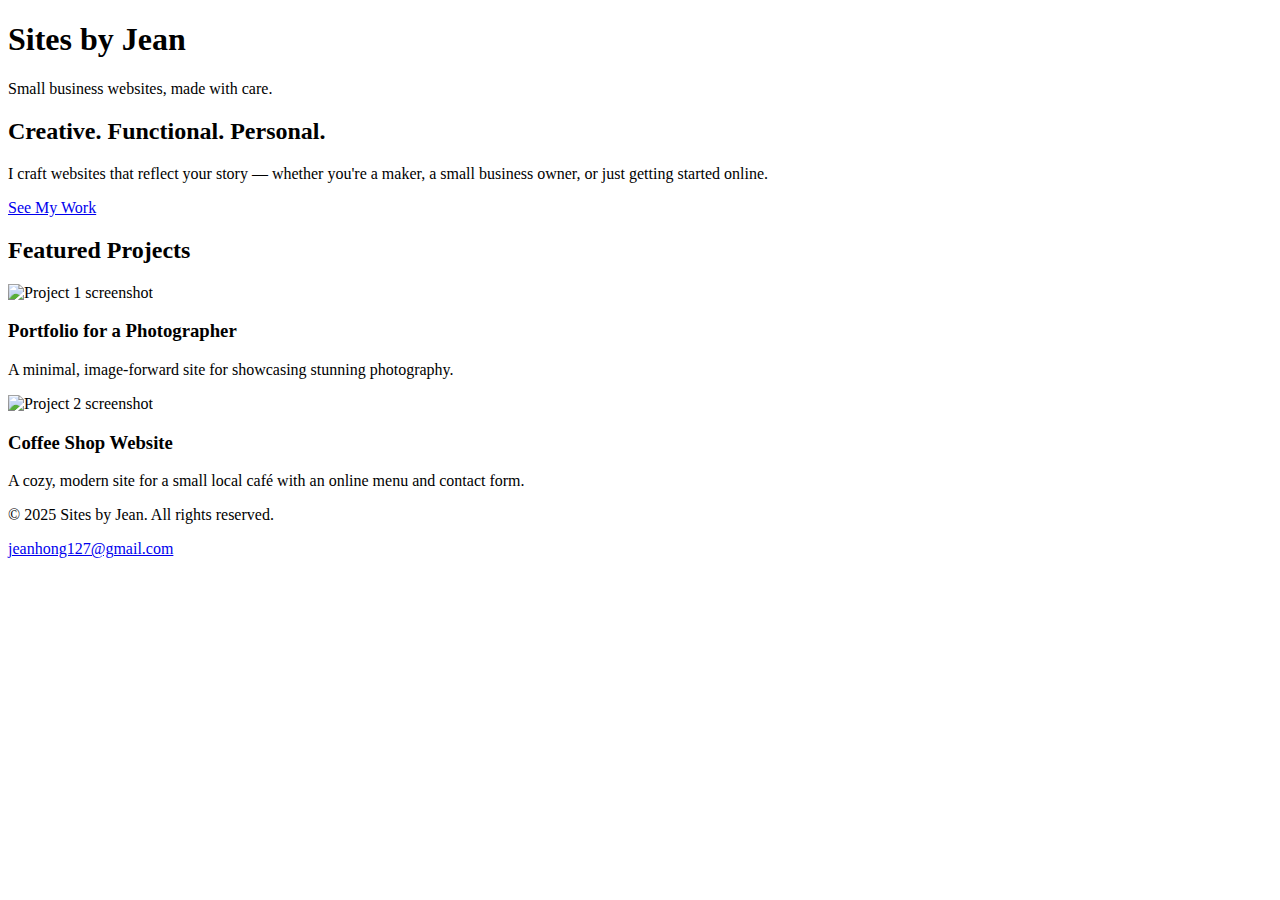
==== index.html @ f7395cb3 "Create index.html" ====
<!DOCTYPE html>
<html lang="en">
<head>
  <meta charset="UTF-8" />
  <meta name="viewport" content="width=device-width, initial-scale=1.0" />
  <title>Sites by Jean</title>
  <link rel="stylesheet" href="style.css" />
  <link href="https://fonts.googleapis.com/css2?family=Playfair+Display:wght@500&family=Inter:wght@400;600&display=swap" rel="stylesheet">
</head>
<body>
  <header>
    <nav>
      <h1>Sites by Jean</h1>
      <p class="tagline">Small business websites, made with care.</p>
    </nav>
  </header>

  <section class="hero">
    <div class="hero-content">
      <h2>Creative. Functional. Personal.</h2>
      <p>I craft websites that reflect your story — whether you're a maker, a small business owner, or just getting started online.</p>
      <a href="#portfolio" class="cta-button">See My Work</a>
    </div>
  </section>

  <section id="portfolio" class="portfolio">
    <h2>Featured Projects</h2>
    <div class="projects">
      <div class="project">
        <img src="images/project1.jpg" alt="Project 1 screenshot" />
        <h3>Portfolio for a Photographer</h3>
        <p>A minimal, image-forward site for showcasing stunning photography.</p>
      </div>
      <div class="project">
        <img src="images/project2.jpg" alt="Project 2 screenshot" />
        <h3>Coffee Shop Website</h3>
        <p>A cozy, modern site for a small local café with an online menu and contact form.</p>
      </div>
    </div>
  </section>

  <footer>
    <p>&copy; 2025 Sites by Jean. All rights reserved.</p>
    <p><a href="mailto:jeanhong127@gmail.com">jeanhong127@gmail.com</a></p>
  </footer>
</body>
</html>
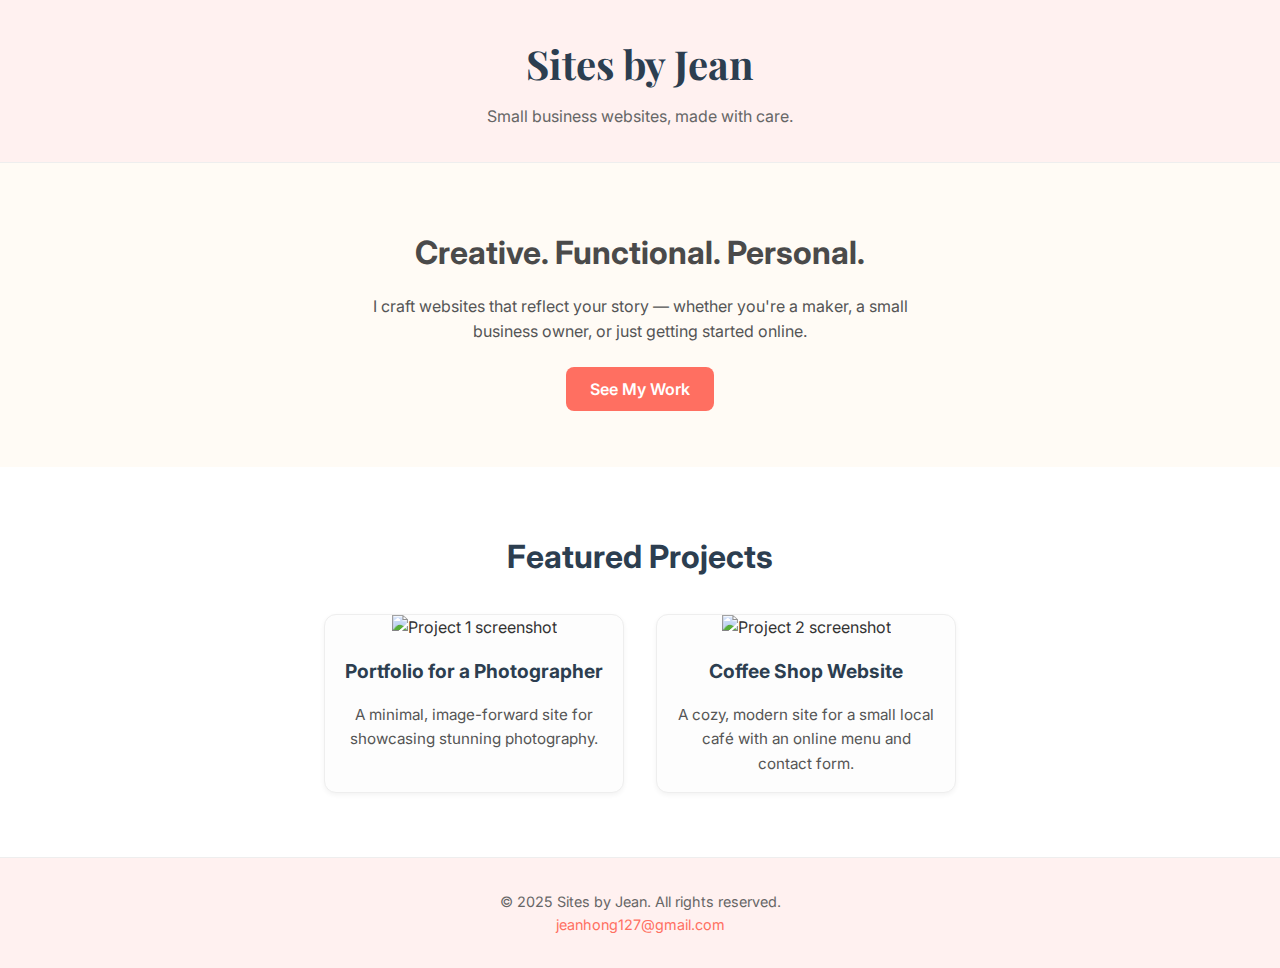
==== commit 128b499e: "Update index.html" ====
--- a/index.html
+++ b/index.html
@@ -4,7 +4,7 @@
   <meta charset="UTF-8" />
   <meta name="viewport" content="width=device-width, initial-scale=1.0" />
   <title>Sites by Jean</title>
-  <link rel="stylesheet" href="style.css" />
+  <link rel="stylesheet" href="css/style.css" />
   <link href="https://fonts.googleapis.com/css2?family=Playfair+Display:wght@500&family=Inter:wght@400;600&display=swap" rel="stylesheet">
 </head>
 <body>
--- a/css/style.css
+++ b/css/style.css
@@ -0,0 +1,132 @@
+/* General Reset */
+* {
+  margin: 0;
+  padding: 0;
+  box-sizing: border-box;
+}
+
+body {
+  font-family: 'Inter', sans-serif;
+  background-color: #FAF9F6;
+  color: #333;
+  line-height: 1.6;
+}
+
+header {
+  background-color: #FFF1F0;
+  padding: 2rem;
+  text-align: center;
+  border-bottom: 1px solid #eee;
+}
+
+header h1 {
+  font-family: 'Playfair Display', serif;
+  font-size: 2.5rem;
+  color: #2C3E50;
+}
+
+.tagline {
+  font-size: 1rem;
+  color: #666;
+  margin-top: 0.5rem;
+}
+
+.hero {
+  background-color: #FFFBF5;
+  padding: 4rem 2rem;
+  text-align: center;
+}
+
+.hero h2 {
+  font-size: 2rem;
+  margin-bottom: 1rem;
+  color: #4A4A4A;
+}
+
+.hero p {
+  max-width: 600px;
+  margin: 0 auto 2rem;
+  color: #555;
+}
+
+.cta-button {
+  background-color: #FF6F61;
+  color: white;
+  text-decoration: none;
+  padding: 0.75rem 1.5rem;
+  border-radius: 8px;
+  font-weight: 600;
+  transition: background-color 0.3s;
+}
+
+.cta-button:hover {
+  background-color: #e85a4f;
+}
+
+.portfolio {
+  padding: 4rem 2rem;
+  background-color: #FFFFFF;
+  text-align: center;
+}
+
+.portfolio h2 {
+  font-size: 2rem;
+  margin-bottom: 2rem;
+  color: #2C3E50;
+}
+
+.projects {
+  display: flex;
+  flex-wrap: wrap;
+  justify-content: center;
+  gap: 2rem;
+}
+
+.project {
+  max-width: 300px;
+  background-color: #FDFDFD;
+  border: 1px solid #eee;
+  border-radius: 12px;
+  overflow: hidden;
+  box-shadow: 0 2px 5px rgba(0,0,0,0.05);
+  transition: transform 0.3s ease;
+}
+
+.project:hover {
+  transform: translateY(-5px);
+}
+
+.project img {
+  width: 100%;
+  height: auto;
+}
+
+.project h3 {
+  font-size: 1.2rem;
+  margin: 1rem;
+  color: #2C3E50;
+}
+
+.project p {
+  font-size: 0.95rem;
+  color: #555;
+  padding: 0 1rem 1rem;
+}
+
+footer {
+  background-color: #FFF1F0;
+  padding: 2rem;
+  text-align: center;
+  font-size: 0.9rem;
+  color: #666;
+  border-top: 1px solid #eee;
+}
+
+footer a {
+  color: #FF6F61;
+  text-decoration: none;
+}
+
+footer a:hover {
+  text-decoration: underline;
+}
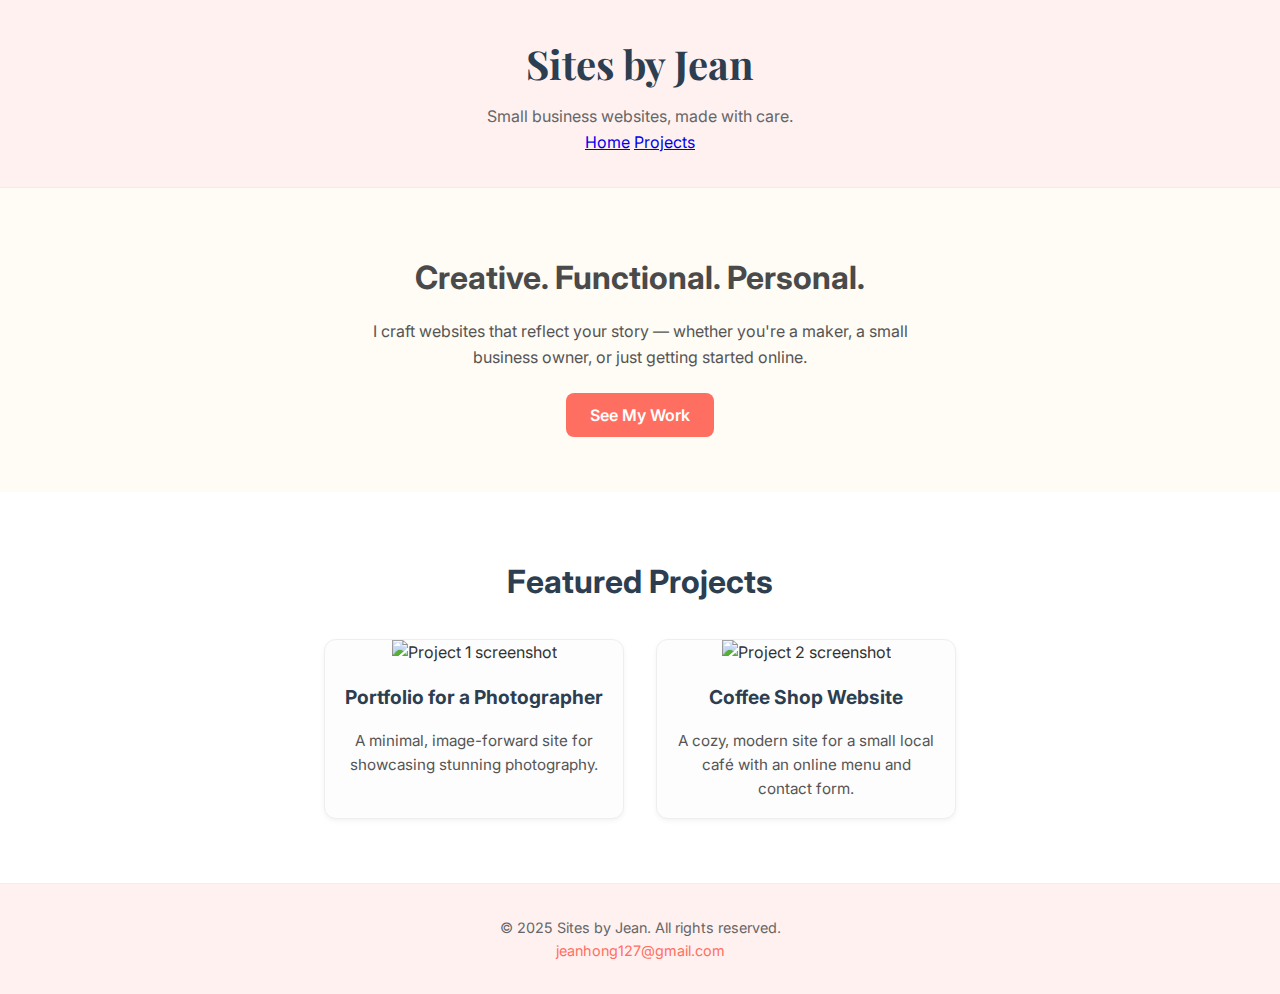
==== commit da72ac78: "Update index.html" ====
--- a/index.html
+++ b/index.html
@@ -12,7 +12,11 @@
     <nav>
       <h1>Sites by Jean</h1>
       <p class="tagline">Small business websites, made with care.</p>
+   
+      <a href="index.html">Home</a>
+      <a href="projects.html">Projects</a>
     </nav>
+
   </header>
 
   <section class="hero">
--- a/css/style.css
+++ b/css/style.css
@@ -130,3 +130,54 @@
 footer a:hover {
   text-decoration: underline;
 }
+
+/* Responsive Design */
+@media (max-width: 768px) {
+  .hero {
+    padding: 3rem 1rem;
+  }
+
+  .hero h2 {
+    font-size: 1.5rem;
+  }
+
+  .portfolio {
+    padding: 3rem 1rem;
+  }
+
+  .projects {
+    flex-direction: column;
+    align-items: center;
+  }
+
+  .project {
+    width: 90%;
+  }
+
+  header h1 {
+    font-size: 2rem;
+  }
+
+  .tagline {
+    font-size: 0.95rem;
+  }
+}
+
+@media (max-width: 480px) {
+  .hero h2 {
+    font-size: 1.25rem;
+  }
+
+  .cta-button {
+    font-size: 0.95rem;
+    padding: 0.5rem 1.2rem;
+  }
+
+  .project h3 {
+    font-size: 1rem;
+  }
+
+  .project p {
+    font-size: 0.9rem;
+  }
+}
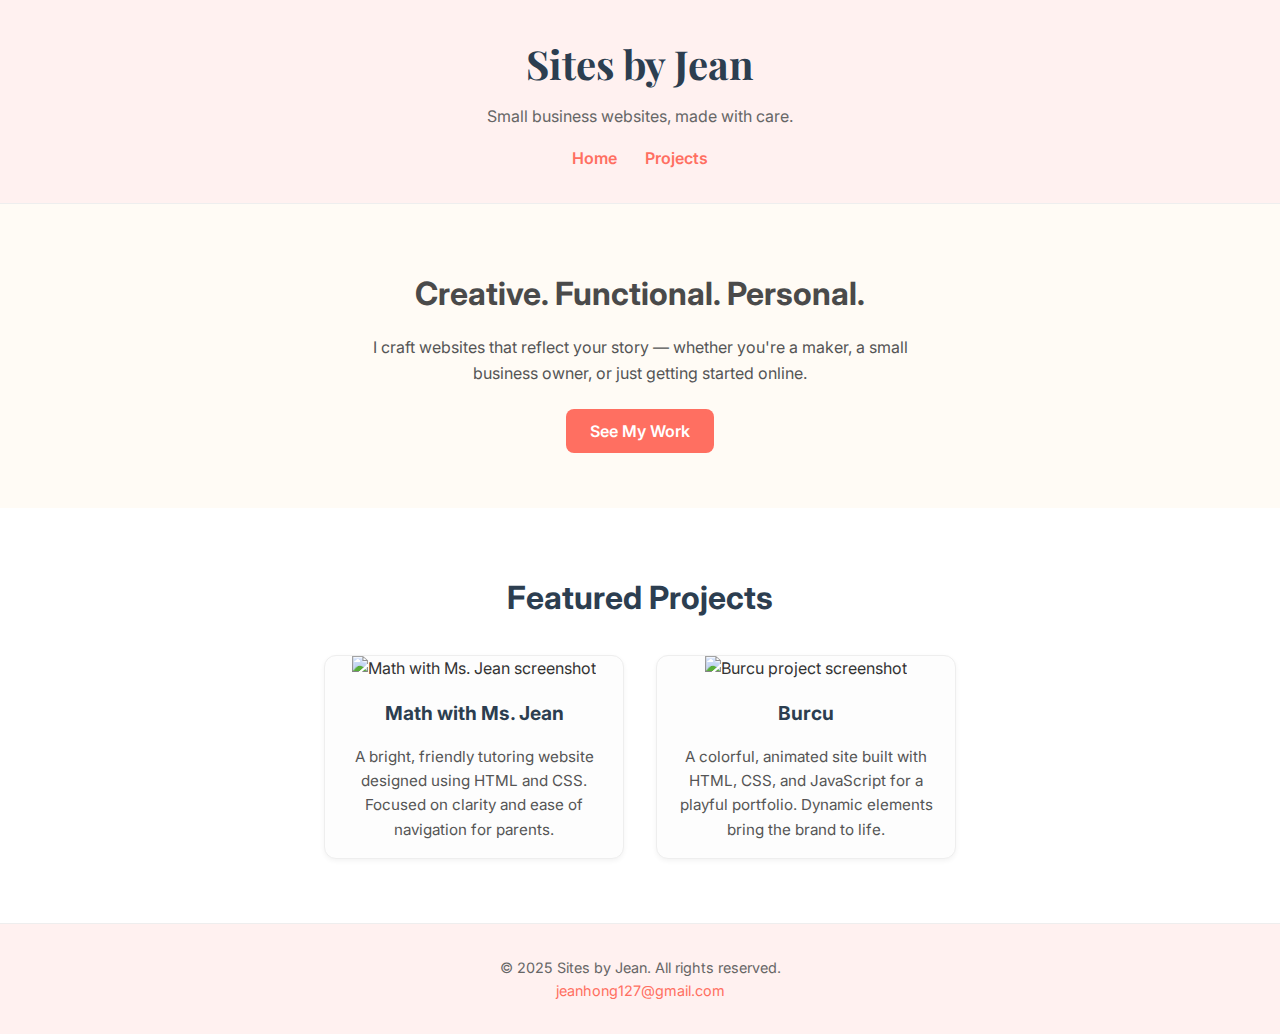
==== commit d49c2af1: "Update index.html" ====
--- a/index.html
+++ b/index.html
@@ -9,21 +9,19 @@
 </head>
 <body>
   <header>
+    <h1>Sites by Jean</h1>
+    <p class="tagline">Small business websites, made with care.</p>
     <nav>
-      <h1>Sites by Jean</h1>
-      <p class="tagline">Small business websites, made with care.</p>
-   
       <a href="index.html">Home</a>
       <a href="projects.html">Projects</a>
     </nav>
-
   </header>
 
   <section class="hero">
     <div class="hero-content">
       <h2>Creative. Functional. Personal.</h2>
       <p>I craft websites that reflect your story — whether you're a maker, a small business owner, or just getting started online.</p>
-      <a href="#portfolio" class="cta-button">See My Work</a>
+      <a href="projects.html" class="cta-button">See My Work</a>
     </div>
   </section>
 
@@ -31,14 +29,14 @@
     <h2>Featured Projects</h2>
     <div class="projects">
       <div class="project">
-        <img src="images/project1.jpg" alt="Project 1 screenshot" />
-        <h3>Portfolio for a Photographer</h3>
-        <p>A minimal, image-forward site for showcasing stunning photography.</p>
+        <img src="images/project_math.jpg" alt="Math with Ms. Jean screenshot" />
+        <h3>Math with Ms. Jean</h3>
+        <p>A bright, friendly tutoring website designed using HTML and CSS. Focused on clarity and ease of navigation for parents.</p>
       </div>
       <div class="project">
-        <img src="images/project2.jpg" alt="Project 2 screenshot" />
-        <h3>Coffee Shop Website</h3>
-        <p>A cozy, modern site for a small local café with an online menu and contact form.</p>
+        <img src="images/project_burcu.jpg" alt="Burcu project screenshot" />
+        <h3>Burcu</h3>
+        <p>A colorful, animated site built with HTML, CSS, and JavaScript for a playful portfolio. Dynamic elements bring the brand to life.</p>
       </div>
     </div>
   </section>
--- a/css/style.css
+++ b/css/style.css
@@ -29,6 +29,22 @@
   font-size: 1rem;
   color: #666;
   margin-top: 0.5rem;
+}
+
+nav {
+  margin-top: 1rem;
+}
+
+nav a {
+  margin: 0 0.75rem;
+  text-decoration: none;
+  color: #FF6F61;
+  font-weight: 600;
+  transition: color 0.3s;
+}
+
+nav a:hover {
+  color: #e85a4f;
 }
 
 .hero {
